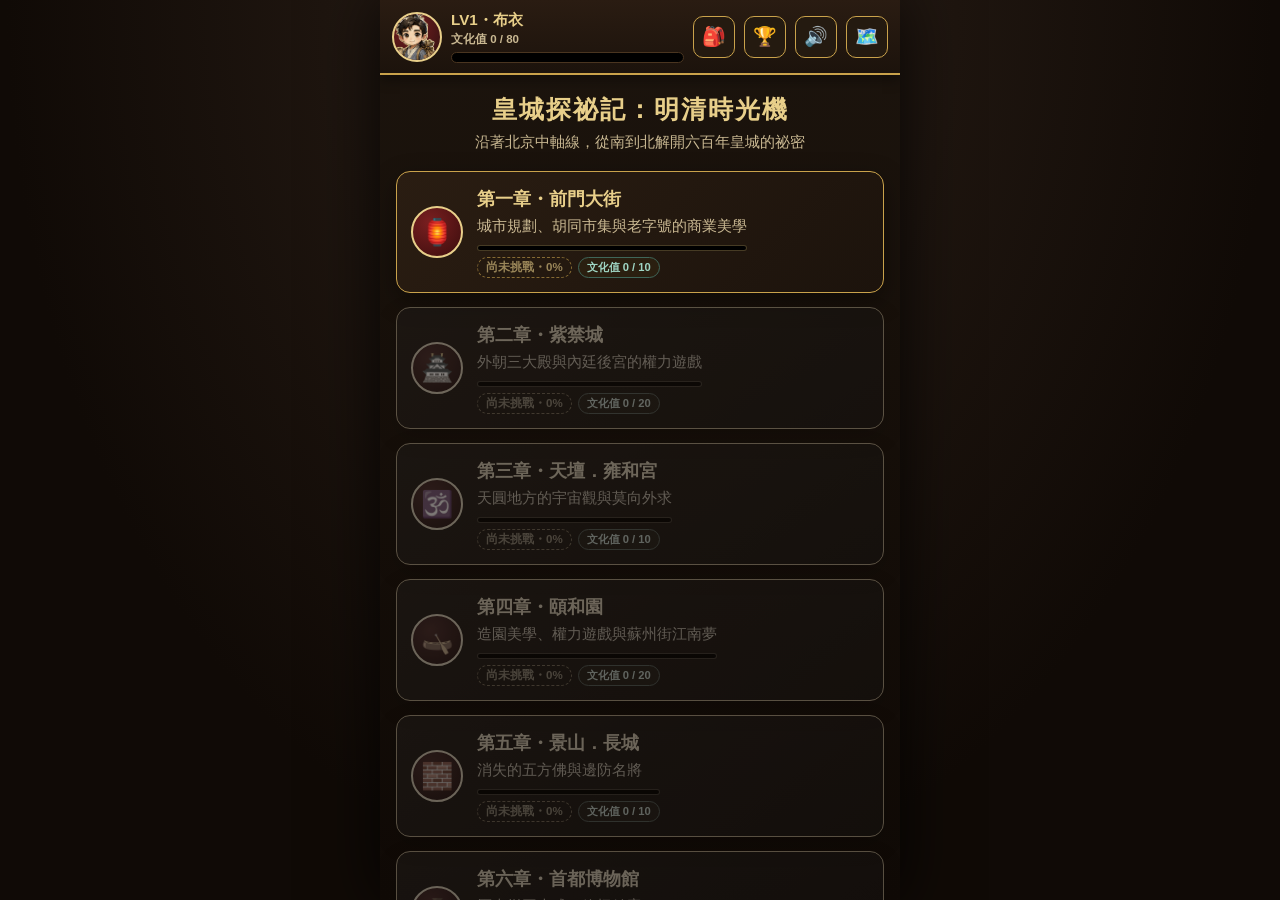
==== game.html @ e6762c61 "皇城探祕記：明清時光機 + 相約北京" ====
<!DOCTYPE html>
<html lang="zh-Hant">
<head>
<meta charset="UTF-8">
<meta name="viewport" content="width=device-width, initial-scale=1.0, maximum-scale=1.0, user-scalable=no">
<title>皇城探祕記：明清時光機</title>
<!-- PWA：讓手機瀏覽器可以「加入主畫面／安裝應用程式」 -->
<link rel="manifest" href="manifest.json">
<meta name="theme-color" content="#1c140d">
<link rel="apple-touch-icon" href="apple-touch-icon.png">
<link rel="icon" href="icon-192.png">
<meta name="mobile-web-app-capable" content="yes">
<meta name="apple-mobile-web-app-capable" content="yes">
<meta name="apple-mobile-web-app-status-bar-style" content="black-translucent">
<meta name="apple-mobile-web-app-title" content="皇城探祕記">
<style>
:root{
  --gold:#c9a24b; --gold-light:#e8cf8a; --red:#7a1f20; --red-dark:#591517;
  --ink:#2b2018; --paper:#f6ecd6; --paper-dark:#e9dcb8; --jade:#3f6659;
  --blue:#2c4a6b; --shadow:0 8px 24px rgba(0,0,0,.35);
}
*{box-sizing:border-box;}
html,body{margin:0;padding:0;height:100%;}
body{
  font-family:"PingFang TC","Microsoft JhengHei","Noto Sans TC",sans-serif;
  background:radial-gradient(ellipse at top, #2c2018 0%, #100a06 70%);
  color:var(--paper); min-height:100vh; overflow-x:hidden;
}
#app{max-width:520px; margin:0 auto; height:100vh; height:100dvh; position:relative;
  display:flex; flex-direction:column; overflow:hidden;
  background:linear-gradient(180deg,#1c140d,#100a06); box-shadow:0 0 60px rgba(0,0,0,.8);}

/* ---------- HUD ---------- */
#hud{
  flex:none; z-index:50; display:flex; align-items:center; gap:9px;
  padding:10px 12px; background:linear-gradient(180deg,#2a1c12,#1c130c);
  border-bottom:2px solid var(--gold); box-shadow:0 4px 12px rgba(0,0,0,.4);
}
#hudAvatar{
  width:50px; height:50px; border-radius:50%; flex:none; display:flex; align-items:center;
  justify-content:center; font-size:24px; border:2px solid var(--gold-light);
  background:radial-gradient(circle at 35% 30%, #7a1f20, #2b1010);
}
#hudInfo{flex:1; min-width:0;}
#hudTitle{display:flex; flex-direction:column; gap:1px;}
#hudTierName{font-size:.95rem; color:var(--gold-light); font-weight:800; white-space:nowrap; overflow:hidden; text-overflow:ellipsis;}
#hudLvNum{font-size:.72rem; color:#c9b892; font-weight:600; white-space:nowrap; overflow:hidden; text-overflow:ellipsis;}
#hudBarWrap{height:11px; background:#000; border-radius:6px; margin-top:5px; overflow:hidden; border:1px solid #4a3520;}
#hudBar{height:100%; background:linear-gradient(90deg,var(--gold),var(--gold-light)); width:0%; transition:width .5s;}
.hud-btn{
  flex:none; width:42px; height:42px; border-radius:10px; border:1px solid var(--gold);
  background:#241a10; color:var(--gold-light); font-size:19px; display:flex; align-items:center;
  justify-content:center; cursor:pointer;
}
.hud-btn:active{transform:scale(.92);}

/* ---------- MAP ---------- */
#mapScreen{flex:1; min-height:0; overflow-y:auto; padding:18px 16px 30px; -webkit-overflow-scrolling:touch;}
.map-header{text-align:center; margin-bottom:18px;}
.map-header h1{font-size:1.55rem; color:var(--gold-light); margin:0 0 6px; letter-spacing:2px;}
.map-header p{font-size:.95rem; color:#c9b892; margin:0;}
.chapter-node{
  display:flex; align-items:center; gap:14px; background:linear-gradient(135deg,#2a1d12,#1c130c);
  border:1.5px solid var(--gold); border-radius:14px; padding:14px; margin-bottom:14px;
  box-shadow:var(--shadow); cursor:pointer; position:relative; overflow:hidden;
}
.chapter-node.locked{opacity:.45; cursor:not-allowed; filter:grayscale(70%);}
.chapter-node.done::after{content:"✓ 通關"; position:absolute; top:8px; right:10px; font-size:.68rem; color:#7bd88f; font-weight:800;}
.chapter-node.sumi-quest{border-style:dashed; border-color:#8a6fd6; background:linear-gradient(135deg, rgba(138,111,214,.16), rgba(20,14,8,0));}
.chapter-node.sumi-quest .chapter-icon{background:radial-gradient(circle at 35% 30%, #8a6fd6, #2a1d4d);}
.chapter-node.sumi-quest:not(.locked)::before{content:"隱藏副本"; position:absolute; top:8px; right:10px; font-size:.62rem; color:#c9b6ff; font-weight:800; background:rgba(138,111,214,.25); padding:2px 8px; border-radius:10px;}
.chapter-icon{width:52px; height:52px; border-radius:50%; flex:none; display:flex; align-items:center;
  justify-content:center; font-size:26px; background:radial-gradient(circle at 35% 30%, var(--red), #3a0d0d); border:2px solid var(--gold-light);}
.chapter-text h3{margin:0 0 4px; font-size:1.15rem; color:var(--gold-light);}
.chapter-text p{margin:0; font-size:.92rem; color:#c9b892; line-height:1.5;}
.chapter-text .xp-tag{display:inline-block; margin-top:6px; font-size:.8rem; background:#3a2712; color:var(--gold-light); padding:3px 9px; border-radius:6px; border:1px solid var(--gold);}

/* ---------- GAME SCREEN (VN 舞台式版面，全螢幕無留白) ---------- */
#gameScreen{display:none; flex:1; min-height:0; flex-direction:column;}
#sceneArt{
  flex:1; min-height:120px; position:relative; overflow:hidden;
  background-size:cover; background-position:center; background-color:#1c130c;
}
#sceneArt::before{ /* 頂部遮罩，蓋掉素材圖角落殘留標籤、幫助 HUD 按鈕可讀 */
  content:""; position:absolute; top:0; left:0; right:0; height:70px; z-index:1;
  background:linear-gradient(180deg, rgba(10,6,3,.65), rgba(10,6,3,0));
}
#sceneArt::after{ /* 底部漸層，銜接對話框 */
  content:""; position:absolute; left:0; right:0; bottom:0; height:55%; z-index:1;
  background:linear-gradient(180deg, rgba(16,10,6,0) 0%, rgba(16,10,6,.55) 68%, rgba(16,10,6,.95) 100%);
}
.scene-caption{position:absolute; top:10px; left:50%; transform:translateX(-50%); z-index:3; text-align:center;
  font-size:.8rem; font-weight:700; color:var(--gold-light); background:rgba(0,0,0,.45); padding:4px 14px; border-radius:12px;
  border:1px solid rgba(233,196,120,.4); letter-spacing:1px;}
#npcStandee{
  position:absolute; left:2%; bottom:0; z-index:2;
  max-height:58%; max-width:38%; object-fit:contain; object-position:bottom;
  filter:drop-shadow(0 10px 14px rgba(0,0,0,.55)); animation:standeeIn .35s ease;
}
.minimap{
  position:absolute; top:40px; right:8px; width:96px; height:96px; z-index:4;
  background:rgba(20,14,8,.78); border:1.5px solid var(--gold); border-radius:8px; padding:3px;
  display:none;
}
.minimap.active{display:block;}
.minimap svg{width:100%; height:100%;}
.mm-region{opacity:.4; transition:opacity .3s;}
.mm-region.mm-active{opacity:1;}
.mm-region rect{fill:#3a2712; stroke:var(--gold-light); stroke-width:1;}
.mm-region.mm-active rect{fill:var(--gold); stroke-width:2.5; stroke:var(--gold-light);}
.mm-region text{fill:var(--paper); font-size:12px; font-family:'PingFang TC','Microsoft JhengHei',sans-serif;}
.mm-region.mm-active text{fill:#2b2018; font-weight:700;}
#playerCorner{
  position:absolute; right:10px; bottom:10px; z-index:3; display:flex; flex-direction:column; align-items:center;
  width:19%; min-width:56px; max-width:88px;
}
#playerCorner::before{ /* 圓形底座，讓玩家角色清楚地「站」在右下角小平台上 */
  content:""; position:absolute; bottom:2px; left:50%; transform:translateX(-50%);
  width:88%; height:14px; background:radial-gradient(ellipse, rgba(0,0,0,.55) 0%, transparent 72%);
}
#playerStandeeTag{position:relative; z-index:2; font-size:.64rem; font-weight:800;
  color:var(--gold-light); background:rgba(0,0,0,.6); padding:2px 9px; border-radius:8px;
  border:1px solid rgba(233,196,120,.5); margin-bottom:2px;}
#playerStandee{
  position:relative; z-index:2; width:100%; object-fit:contain; object-position:bottom; opacity:.96;
  filter:drop-shadow(0 5px 8px rgba(0,0,0,.55));
}
@keyframes standeeIn{from{opacity:0; transform:translateX(-50%) translateY(14px);} to{opacity:1; transform:translateX(-50%) translateY(0);}}

#bottomPanel{
  flex:none; background:linear-gradient(180deg,#241a10,#180f08); border-top:2px solid var(--gold);
  max-height:56vh; min-height:32vh; overflow-y:auto; -webkit-overflow-scrolling:touch;
  display:flex; flex-direction:column; padding:14px 16px 18px;
}
#puzzleArea{flex:none;}
#dialogueBox{flex:none; position:relative;}
#dbTop{display:flex; align-items:center; gap:10px; margin-bottom:8px;}
#dbName{font-size:1.08rem; font-weight:800; color:var(--gold-light);
  background:linear-gradient(90deg, rgba(201,162,75,.25), transparent); padding:4px 12px 4px 2px; border-radius:6px;}
#dbText{font-size:1.15rem; line-height:1.75; color:#f9efd8; min-height:44px; font-weight:500;}
#dbNextWrap{
  flex:none; text-align:center; margin-top:14px; padding:10px 0 2px;
  position:sticky; bottom:-18px; z-index:5;
  background:linear-gradient(180deg, rgba(24,17,9,0) 0%, #1d140b 22%, #180f08 100%);
}
#dbNextWrap::before{content:""; position:absolute; top:0; left:-16px; right:-16px; height:1px; background:rgba(233,196,120,.25);}
#nextBtn{
  background:linear-gradient(180deg,var(--gold),#a9812f); border:none; color:#2b1a08; font-weight:800;
  padding:13px 34px; border-radius:26px; font-size:1.08rem; cursor:pointer; box-shadow:0 3px 10px rgba(0,0,0,.45);
  width:100%; max-width:320px;
}
#nextBtn:active{transform:scale(.96);}

/* choices */
.choice-list{display:flex; flex-direction:column; gap:10px; margin-top:8px;}
.choice-btn{
  text-align:left; background:#2c2013; border:2px solid #6b5230; color:#f9efd8; padding:14px 16px;
  border-radius:12px; font-size:1.05rem; line-height:1.5; cursor:pointer; transition:.15s;
}
.choice-btn:hover{border-color:var(--gold-light); background:#3a2a17;}
.choice-btn.correct{background:#204a2c; border-color:#7bd88f; color:#d6ffe0;}
.choice-btn.wrong{background:#4a2020; border-color:#d87b7b; color:#ffd6d6;}
.choice-btn[disabled]{cursor:default;}
.choice-letter{display:inline-block; width:26px; height:26px; border-radius:50%; background:var(--gold);
  color:#2b1a08; text-align:center; font-size:.85rem; font-weight:900; line-height:26px; margin-right:10px;}

/* multi-select */
.msel-grid{display:grid; grid-template-columns:1fr 1fr; gap:10px; margin-top:8px;}
.msel-item{background:#2c2013; border:2px solid #6b5230; color:#f9efd8; padding:14px 8px; border-radius:12px;
  font-size:1.02rem; font-weight:600; text-align:center; cursor:pointer;}
.msel-item.picked{border-color:var(--gold-light); background:#4a3a1a;}
.msel-item.correct{background:#204a2c; border-color:#7bd88f;}
.msel-item.wrong{background:#4a2020; border-color:#d87b7b;}

/* match / drag */
.match-wrap{display:flex; gap:12px; margin-top:8px;}
.match-col{flex:1; display:flex; flex-direction:column; gap:10px;}
.match-chip{background:#2c2013; border:2px solid #6b5230; color:#f9efd8; padding:13px 10px; border-radius:12px;
  font-size:.98rem; font-weight:600; text-align:center; cursor:pointer; user-select:none; line-height:1.4;}
.match-chip.selected{border-color:var(--gold-light); background:#4a3a1a;}
.match-chip.paired{background:#204a2c; border-color:#7bd88f; opacity:.85; cursor:default;}
.match-chip.shake{animation:shake .3s;}
@keyframes shake{0%,100%{transform:translateX(0);}25%{transform:translateX(-5px);}75%{transform:translateX(5px);}}

/* sort */
.sort-list{display:flex; flex-direction:column; gap:10px; margin-top:8px;}
.sort-item{background:#2c2013; border:2px solid #6b5230; color:#f9efd8; padding:14px 14px; border-radius:12px;
  font-size:1.02rem; font-weight:600; cursor:grab; display:flex; align-items:center; gap:10px;}
.sort-item .handle{opacity:.6;}
.sort-item.chosen{background:#3a2a17; border-color:var(--gold-light);}
.sort-slots{display:flex; flex-direction:column; gap:8px; margin-bottom:12px;}
.sort-slot{border:2px dashed #6b5230; border-radius:12px; padding:12px 14px; font-size:1rem; font-weight:600; color:#9c8a68; min-height:24px;}
.sort-slot.filled{border-style:solid; color:#f3e6c8; border-color:var(--gold);}

/* fish-scale pattern picker */
.pattern-grid{display:grid; grid-template-columns:1fr 1fr; gap:12px; margin-top:8px;}
.pattern-card{border:2px solid #6b5230; border-radius:10px; overflow:hidden; cursor:pointer; background:#2c2013;}
.pattern-card .swatch{height:70px;}
.pattern-card .plabel{text-align:center; font-size:.92rem; font-weight:700; padding:8px 2px; color:#f9efd8;}
.pattern-card.correct{border-color:#7bd88f;}
.pattern-card.wrong{border-color:#d87b7b; opacity:.6;}
.sw-fish{background-image:radial-gradient(circle at 10px 10px, #b98a3f 8px, transparent 9px);
  background-size:20px 20px; background-color:#7a5a2a;}
.sw-brick{background:repeating-linear-gradient(0deg,#7a4a2a,#7a4a2a 10px,#5c3620 10px,#5c3620 12px);}
.sw-slab{background:linear-gradient(#8a7a5a,#8a7a5a); background-image:
  linear-gradient(90deg, rgba(0,0,0,.25) 2px, transparent 2px),
  linear-gradient(0deg, rgba(0,0,0,.25) 2px, transparent 2px); background-size:35px 35px; background-color:#9c8a66;}
.sw-cobble{background-image:radial-gradient(circle, #8a7050 40%, #5c4630 41%); background-size:14px 14px; background-color:#6b5638;}

/* result / feedback banner */
.fb-banner{margin-top:10px; padding:12px 12px; border-radius:10px; font-size:1rem; font-weight:600; line-height:1.5; text-align:center;}
.fb-good{background:#1c3a26; color:#a6f5bb; border:1px solid #3f9a5c;}
.fb-bad{background:#3a1c1c; color:#f5a6a6; border:1px solid #9a3f3f;}

/* ---------- 章節評鑑卡 ---------- */
.chapter-eval{padding:14px 16px 18px; text-align:center; background:linear-gradient(180deg,#241a10,#1a1209); border:1px solid var(--gold); border-radius:14px;}
.eval-icon{font-size:2.6rem; line-height:1;}
.eval-title{font-size:1.3rem; font-weight:800; color:var(--gold-light); margin:6px 0 2px;}
.eval-comment{font-size:.9rem; color:#d8c6a0; margin:0 0 12px;}
.eval-statrow{display:flex; justify-content:center; gap:18px; margin-bottom:10px;}
.eval-stat{text-align:center;}
.eval-stat b{display:block; font-size:1.2rem; color:var(--gold-light);}
.eval-stat span{font-size:.75rem; color:#a8977a;}
.eval-barwrap{height:12px; background:#000; border-radius:6px; overflow:hidden; border:1px solid #4a3520; margin-bottom:4px;}
.eval-bar{height:100%; background:linear-gradient(90deg,var(--gold),var(--gold-light));}
.eval-pct{font-size:.8rem; color:#c9b892;}
.grade-s .eval-title{color:#ffe08a;}
.grade-d .eval-title{color:#e08a8a;}
.eval-review-toggle{margin-top:14px; padding:9px 12px; background:#241a10; border:1.5px dashed #6b5230; border-radius:10px; font-size:.85rem; color:#e9c478; cursor:pointer; text-align:center;}
.eval-review-toggle:active{transform:scale(.98);}
.eval-review-list{margin-top:10px; text-align:left;}
#app.legendary .eval-review-toggle{ background:#f6efff; border-color:#c9a8e8; color:#6b3fa0; }
.chapter-badge{display:inline-block; padding:2px 8px; border-radius:20px; font-size:.72rem; font-weight:700; background:#241a10; border:1px solid var(--gold); color:var(--gold-light);}
.chapter-badge-empty{opacity:.6; border-style:dashed;}
.chapter-badge-row{display:flex; flex-wrap:wrap; gap:6px; margin-top:6px; align-items:center;}
.chapter-reward{display:inline-block; padding:2px 8px; border-radius:20px; font-size:.7rem; font-weight:600; background:#2a1f10; border:1px solid var(--jade); color:#9fd6c4;}
.chapter-progress-bar{height:6px; background:#000; border-radius:4px; overflow:hidden; margin-top:8px; border:1px solid rgba(233,196,120,.3);}
.chapter-progress-fill{height:100%; background:linear-gradient(90deg,var(--gold),var(--gold-light)); width:0%; transition:width .5s;}

/* reward toast */
#toastLayer{position:fixed; top:14px; left:50%; transform:translateX(-50%); z-index:999; display:flex;
  flex-direction:column; gap:8px; width:90%; max-width:480px; pointer-events:none;}
.toast{background:linear-gradient(135deg,#3a2a12,#241708); border:1.5px solid var(--gold); border-radius:12px;
  padding:10px 14px; box-shadow:var(--shadow); display:flex; align-items:center; gap:10px;
  animation:toastIn .35s ease, toastOut .35s ease 2.4s forwards;}
@keyframes toastIn{from{opacity:0; transform:translateY(-14px);} to{opacity:1; transform:translateY(0);}}
@keyframes toastOut{to{opacity:0; transform:translateY(-14px);}}
.toast .ticon{font-size:22px;}
.toast .ttext{font-size:.95rem; color:var(--gold-light); line-height:1.4;}
.toast .ttext b{color:#fff;}

/* level up overlay */
#levelUpOverlay{position:fixed; inset:0; background:rgba(0,0,0,.75); z-index:1000; display:none;
  align-items:center; justify-content:center; flex-direction:column; text-align:center;}
#levelUpOverlay.show{display:flex;}
#levelUpOverlay .luBadge{width:110px; height:110px; border-radius:50%; display:flex; align-items:center;
  justify-content:center; font-size:52px; background:radial-gradient(circle at 35% 30%, var(--gold-light), var(--red));
  border:3px solid #fff8e0; box-shadow:0 0 40px rgba(233,196,120,.6); margin-bottom:14px; animation:pop .5s;}
@keyframes pop{0%{transform:scale(.3); opacity:0;}70%{transform:scale(1.1);}100%{transform:scale(1); opacity:1;}}
#levelUpOverlay h2{color:var(--gold-light); margin:0 0 8px; font-size:1.7rem;}
#levelUpOverlay p{color:#e9dcb8; font-size:1.05rem; margin:0 0 20px;}
#levelUpOverlay button{background:var(--gold); border:none; color:#2b1a08; font-weight:800; padding:13px 32px;
  border-radius:24px; font-size:1.05rem; cursor:pointer;}

/* modals: inventory / achievements */
.modal-overlay{position:fixed; inset:0; background:rgba(10,6,3,.75); z-index:900; display:none;
  align-items:flex-end; justify-content:center;}
.modal-overlay.show{display:flex;}
.modal-sheet{width:100%; max-width:520px; max-height:82vh; background:linear-gradient(180deg,#241a10,#180f08);
  border-top:2px solid var(--gold); border-radius:18px 18px 0 0; overflow-y:auto; padding:16px 16px 30px;}
.modal-sheet h2{margin:0 0 14px; color:var(--gold-light); font-size:1.3rem; display:flex; align-items:center;
  justify-content:space-between;}
.modal-close{background:none; border:1px solid var(--gold); color:var(--gold-light); border-radius:50%;
  width:28px; height:28px; cursor:pointer;}
.card-grid{display:grid; grid-template-columns:repeat(3,1fr); gap:10px;}
.card-item{background:#2c2013; border:1.5px solid #6b5230; border-radius:10px; padding:10px 6px; text-align:center;}
.card-item .cicon{font-size:26px; margin-bottom:4px;}
.card-item .cname{font-size:.82rem; font-weight:600; color:#e9dcb8; line-height:1.35;}
.card-item.locked{opacity:.35;}
.card-item .ctype{font-size:.58rem; color:var(--gold-light); margin-top:2px;}
.card-item.card-secret{
  background:linear-gradient(160deg,#3a2a12,#1c1206); border:1.5px solid var(--gold-light);
  box-shadow:0 0 10px rgba(233,196,120,.45), inset 0 0 12px rgba(233,196,120,.15);
  position:relative; overflow:hidden;
}
.card-item.card-secret::after{
  content:"✨"; position:absolute; top:4px; right:6px; font-size:11px;
}
.card-item.card-secret .ctype{color:#ffe08a; font-weight:800;}
.codex-item{background:#2c2013; border:1.5px solid #6b5230; border-radius:10px; padding:10px 12px; margin-bottom:8px;}
.codex-q{font-size:.88rem; color:#e9dcb8; font-weight:600; margin-bottom:5px; line-height:1.5;}
.codex-a{font-size:.85rem; color:#9fd6c4; line-height:1.5;}
.codex-section-title{font-size:.85rem; color:#c9a24b; font-weight:700; margin:8px 0 6px;}
.codex-story{background:#241a10; border:1.5px dashed #6b5230; border-radius:10px; padding:10px 12px; margin-bottom:10px;}
.codex-story-line{font-size:.84rem; color:#d9cdb0; line-height:1.6; margin-bottom:6px;}
.codex-story-line b{color:#e9c478;}
.codex-back{margin-bottom:12px; padding:8px 12px; background:#241a10; border:1.5px solid #6b5230; border-radius:10px; font-size:.85rem; color:#e9c478; cursor:pointer; display:inline-block;}
.codex-back:active{transform:scale(.97);}
.card-item.codex-clickable, .ach-row.codex-clickable{cursor:pointer; position:relative;}
.card-item.codex-clickable:active, .ach-row.codex-clickable:active{transform:scale(.96);}
.card-item.codex-clickable::before{content:"📖"; position:absolute; top:4px; left:6px; font-size:11px; opacity:.85;}
#app.legendary .codex-story{ background:#f6efff; border-color:#c9a8e8; }
#app.legendary .codex-back{ background:#f6efff; border-color:#c9a8e8; color:#6b3fa0; }
#app.legendary .codex-story-line{ color:#4a3a5c; }
#app.legendary .codex-story-line b{ color:#6b3fa0; }
#app.legendary .codex-section-title{ color:#9b6fd1; }
.ach-row{display:flex; align-items:center; gap:10px; background:#2c2013; border:1.5px solid #6b5230;
  border-radius:10px; padding:10px; margin-bottom:8px;}
.ach-row.locked{opacity:.35;}
.ach-row .aicon{font-size:24px;}
.ach-row .aname{font-size:1.05rem; color:#f3e6c8; font-weight:800;}
.ach-row .adesc{font-size:.86rem; color:#c9b892; margin-top:2px;}

/* nav within chapter (back to map) */
#backToMap{position:absolute; top:10px; left:10px; z-index:5; background:rgba(0,0,0,.55); border:1px solid var(--gold);
  color:var(--gold-light); border-radius:18px; padding:8px 16px; font-size:.9rem; font-weight:700; cursor:pointer;}
#reviewBanner{position:absolute; top:10px; right:10px; z-index:5; background:rgba(107,63,160,.75); border:1px solid #c9a24b;
  color:#fff; border-radius:18px; padding:8px 14px; font-size:.8rem; font-weight:700;}
.tag-strip{display:flex; gap:5px; flex-wrap:wrap; margin:6px 0;}
.tag-chip{font-size:.62rem; background:#3a2712; color:var(--gold-light); padding:2px 7px; border-radius:6px; border:1px solid var(--gold);}
.section-note{font-size:.88rem; color:#9c8a68; text-align:center; margin:14px 0; line-height:1.5;}

/* ---------- 隱藏彩蛋：涅槃模式（人間帝王＋法界佛果雙條件達成後解鎖的白紫金配色）---------- */
#app.legendary{ background:linear-gradient(180deg,#f7f1ff,#ece0fb); }
#app.legendary #hud{ background:linear-gradient(180deg,#f3e9ff,#e9dbf9); border-bottom:2px solid #9b6fd1; box-shadow:0 4px 12px rgba(107,63,160,.25); }
#app.legendary #hudAvatar{ border-color:#9b6fd1; background:radial-gradient(circle at 35% 30%, #c9a24b, #6b3fa0); }
#app.legendary #hudTierName{ color:#6b3fa0; }
#app.legendary #hudLvNum{ color:#8a6fa8; }
#app.legendary #hudBarWrap{ background:#e4d6f5; border-color:#9b6fd1; }
#app.legendary #hudBar{ background:linear-gradient(90deg,#c9a24b,#9b6fd1); }
#app.legendary .hud-btn{ background:#f3e9ff; border-color:#9b6fd1; color:#6b3fa0; }
#app.legendary #mapScreen{ background:transparent; }
#app.legendary .map-header h1{ color:#6b3fa0; }
#app.legendary .map-header p{ color:#8a6fa8; }
#app.legendary .chapter-node{ background:linear-gradient(135deg,#fbf5ff,#f0e2fb); border-color:#9b6fd1; box-shadow:0 4px 14px rgba(107,63,160,.15); }
#app.legendary .chapter-text h3{ color:#6b3fa0; }
#app.legendary .chapter-text p{ color:#6a5a80; }
#app.legendary .chapter-icon{ background:radial-gradient(circle at 35% 30%, #9b6fd1, #6b3fa0); border-color:#c9a24b; }
#app.legendary .chapter-badge{ background:#e9dbf9; color:#6b3fa0; border-color:#9b6fd1; }
#app.legendary .chapter-badge-empty{ color:#a894c0; }
#app.legendary .chapter-reward{ background:#f3e9ff; color:#8a5a2e; border-color:#c9a24b; }
#app.legendary .chapter-progress-bar{ background:#e4d6f5; border-color:rgba(155,111,209,.4); }
#app.legendary .chapter-progress-fill{ background:linear-gradient(90deg,#c9a24b,#9b6fd1); }
#app.legendary .section-note{ color:#8a6fa8; }
#app.legendary #bottomPanel{ background:linear-gradient(180deg,#faf5ff,#efe3fb); border-top-color:#9b6fd1; }
#app.legendary #dbName{ color:#6b3fa0; background:linear-gradient(90deg, rgba(155,111,209,.25), transparent); }
#app.legendary #dbText{ color:#3d2b52; }
#app.legendary #dbNextWrap{ background:linear-gradient(180deg, rgba(250,245,255,0) 0%, #f3e6ff 22%, #efe3fb 100%); }
#app.legendary #dbNextWrap::before{ background:rgba(155,111,209,.3); }
#app.legendary #nextBtn{ background:linear-gradient(180deg,#c9a24b,#9b6fd1); color:#fff; }
#app.legendary .choice-btn{ background:#f6efff; border-color:#9b6fd1; color:#3d2b52; }
#app.legendary .msel-item{ background:#f6efff; border-color:#9b6fd1; color:#3d2b52; }
#app.legendary .modal-sheet{ background:linear-gradient(180deg,#faf5ff,#efe3fb); }
#app.legendary .modal-sheet h2{ color:#6b3fa0; }
#app.legendary .modal-close{ border-color:#9b6fd1; color:#6b3fa0; }
#app.legendary .card-item, #app.legendary .ach-row, #app.legendary .codex-item{ background:#f6efff; border-color:#c9a8e8; }
#app.legendary .cname, #app.legendary .aname, #app.legendary .codex-q{ color:#3d2b52; }
#app.legendary .codex-a{ color:#7a5a2e; }
#app.legendary .chapter-node.sumi-quest{ background:linear-gradient(135deg, rgba(201,162,75,.16), rgba(255,255,255,0)); border-color:#c9a24b; }
</style>
</head>
<body>
<div id="app">

  <div id="hud">
    <div id="hudAvatar">👤</div>
    <div id="hudInfo">
      <div id="hudTitle"><span id="hudTierName">布衣</span><span id="hudLvNum">Lv.1</span></div>
      <div id="hudBarWrap"><div id="hudBar"></div></div>
    </div>
    <div class="hud-btn" id="btnBag" title="背包">🎒</div>
    <div class="hud-btn" id="btnAch" title="成就">🏆</div>
    <div class="hud-btn" id="btnMute" title="音樂">🔊</div>
    <a class="hud-btn" id="btnGuide" title="返回相約北京導覽" href="index.html" style="text-decoration:none;">🗺️</a>
    <div class="hud-btn" id="btnCodex" title="智慧如海全知寶典（隱藏功能）" style="display:none;">📖</div>
  </div>

  <div id="mapScreen"></div>

  <div id="gameScreen">
    <div id="sceneArt">
      <span id="backToMap">← 回地圖</span>
      <span id="reviewBanner" style="display:none;">📖 回顧模式（不計分）</span>
      <div class="scene-caption" id="sceneCaption"></div>
      <div class="minimap" id="ch4MiniMap">
        <svg viewBox="0 0 200 200" xmlns="http://www.w3.org/2000/svg">
          <g id="mm-houshan" class="mm-region">
            <rect x="6" y="6" width="188" height="42" rx="4"/>
            <text x="100" y="31" text-anchor="middle">後山</text>
          </g>
          <g id="mm-xidi" class="mm-region">
            <rect x="6" y="54" width="52" height="94" rx="4"/>
            <text x="32" y="105" text-anchor="middle">西堤</text>
          </g>
          <g id="mm-qianshan" class="mm-region">
            <rect x="64" y="54" width="72" height="94" rx="4"/>
            <text x="100" y="95" text-anchor="middle">前山</text>
            <text x="100" y="112" text-anchor="middle" font-size="9">昆明湖</text>
          </g>
          <g id="mm-dongdi" class="mm-region">
            <rect x="142" y="54" width="52" height="94" rx="4"/>
            <text x="168" y="105" text-anchor="middle">東堤</text>
          </g>
          <g id="mm-nanhu" class="mm-region">
            <rect x="64" y="154" width="72" height="40" rx="4"/>
            <text x="100" y="178" text-anchor="middle">南湖島</text>
          </g>
        </svg>
      </div>
      <img id="npcStandee" src="" alt="">
      <div id="playerCorner">
        <span id="playerStandeeTag">你</span>
        <img id="playerStandee" src="" alt="">
      </div>
    </div>
    <div id="bottomPanel">
      <div id="dialogueBox">
        <div id="dbTop">
          <div id="dbName">旁白</div>
        </div>
        <div id="dbText">…</div>
      </div>
      <div id="puzzleArea"></div>
      <div id="dbNextWrap"><button id="nextBtn">▶ 繼續</button></div>
    </div>
  </div>

  <div id="toastLayer"></div>

  <div id="levelUpOverlay">
    <div class="luBadge" id="luBadge">🎓</div>
    <h2 id="luTitle">恭喜升級！</h2>
    <p id="luDesc">您已晉升為「秀才」</p>
    <button id="luClose">太好了！</button>
  </div>

  <div class="modal-overlay" id="bagModal">
    <div class="modal-sheet">
      <h2>🎒 背包（文物・知識・人物卡）<button class="modal-close" data-close="bagModal">✕</button></h2>
      <div class="card-grid" id="cardGrid"></div>
    </div>
  </div>

  <div class="modal-overlay" id="codexModal">
    <div class="modal-sheet">
      <h2>📖 智慧如海全知寶典<button class="modal-close" data-close="codexModal">✕</button></h2>
      <div id="codexList"></div>
    </div>
  </div>

  <div class="modal-overlay" id="achModal">
    <div class="modal-sheet">
      <h2>🏆 成就<button class="modal-close" data-close="achModal">✕</button></h2>
      <div id="achList"></div>
    </div>
  </div>

  <audio id="bgm" loop></audio>
</div>

<script>
/* ===== 角色美術素材（裁自使用者提供的立繪設定圖與建築素材圖，base64 內嵌） ===== */
const NPC_STANDEE = {
  tansitong: encodeURI('npc/譚嗣同.jpeg'),
  cixi_old: encodeURI('npc/慈禧（老年）.png'),
  xiguifei_old: encodeURI('npc/熹貴妃（老年）.png'),
  qintianjian: encodeURI('npc/欽天監.png'),
  wulanala: encodeURI('npc/烏拉那拉皇后.png'),
  lingfei: encodeURI('npc/令妃.png'),
  xiguifei: encodeURI('npc/熹貴妃.png'),
  qianlong: encodeURI('npc/乾隆皇帝.png'),
  xiufushi: encodeURI('npc/修復師.png'),
  guangxu: encodeURI('npc/光緒皇帝.png'),
  quanjude: encodeURI('npc/全聚德掌櫃.png'),
  liuyong: encodeURI('npc/劉墉.png'),
  heshen: encodeURI('npc/和珅.png'),
  shangren: encodeURI('npc/商人.png'),
  yuanlingongjiang: encodeURI('npc/園林工匠.png'),
  wanrong: encodeURI('npc/婉容.png'),
  shouchengshibing: encodeURI('npc/守城士兵.png'),
  gongnu: encodeURI('npc/宮女.png'),
  fucha: encodeURI('npc/富察.png'),
  daolanyuan: encodeURI('npc/導覽員.png'),
  xiaotaijian: encodeURI('npc/小太監.png'),
  gongbushangshu: encodeURI('npc/工部尚書.png'),
  youngmonk: encodeURI('npc/年輕僧人.png'),
  dianxiaoer: encodeURI('npc/店小二.png'),
  kangxi: encodeURI('npc/康熙皇帝.png'),
  yuqianshiwei: encodeURI('npc/御前侍衛.png'),
  cixi: encodeURI('npc/慈禧.png'),
  mingjiangjun: encodeURI('npc/明朝將軍.png'),
  donglaishun: encodeURI('npc/東來順老闆.png'),
  fenghuobing: encodeURI('npc/烽火兵.png'),
  zhenfei: encodeURI('npc/珍妃.png'),
  jinjun: encodeURI('npc/禁軍.png'),
  libushangshu: encodeURI('npc/禮部尚書.png'),
  jixiaolan: encodeURI('npc/紀曉嵐.png'),
  oldlama: encodeURI('npc/老喇嘛.png'),
  hutonglaoren: encodeURI('npc/胡同老人.png'),
  bianguanbaixing: encodeURI('npc/邊關百姓.png'),
  zhanggui: encodeURI('npc/都一處掌櫃.png'),
  yongzheng: encodeURI('npc/雍正皇帝.png'),
  guanzhang: encodeURI('npc/館長.png'),
};;
const TIER_STANDEE = {
  shangshu: encodeURI('tier/尚書.png'),
  buyi: encodeURI('tier/布衣.png'),
  huangdi: encodeURI('tier/帝王.png'),
  xiucai: encodeURI('tier/秀才.png'),
  tongsheng: encodeURI('tier/童生.png'),
  hanlin: encodeURI('tier/翰林.png'),
  juren: encodeURI('tier/舉人.png'),
  jinshi: encodeURI('tier/進士.png'),
  shoufu: encodeURI('tier/首輔.png'),
};;
const SCENE_BG = {
  tianxinshi: "[data-uri]",
  renshoudian_tonglong: "[data-uri]",
  nanhudao: "[data-uri]",
  gengzhitu: "[data-uri]",
  suzhoujie: "[data-uri]",
  shiqikongqiao_jinguang: "[data-uri]",
  xumilingjing: "[data-uri]",

  renshoudian: "[data-uri]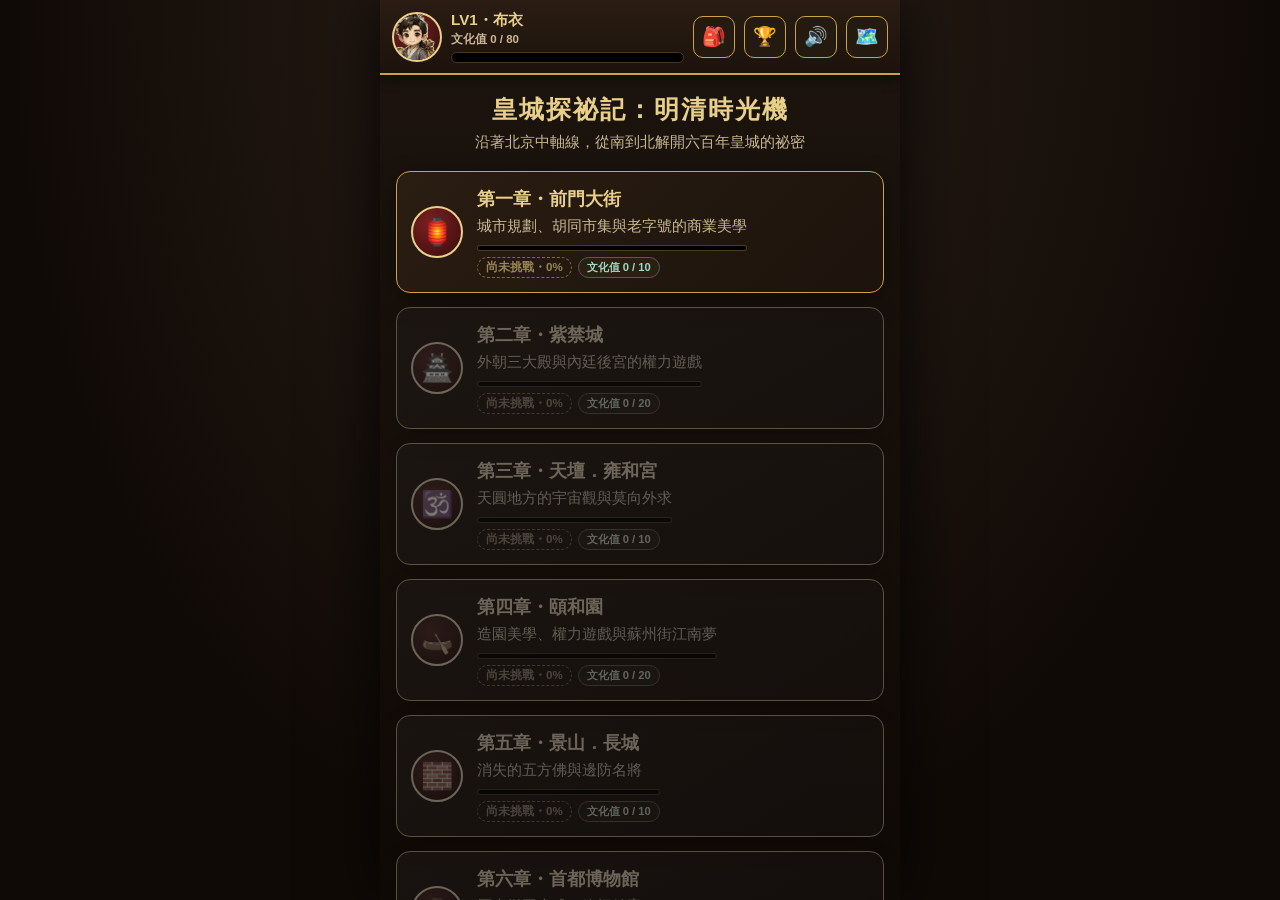
